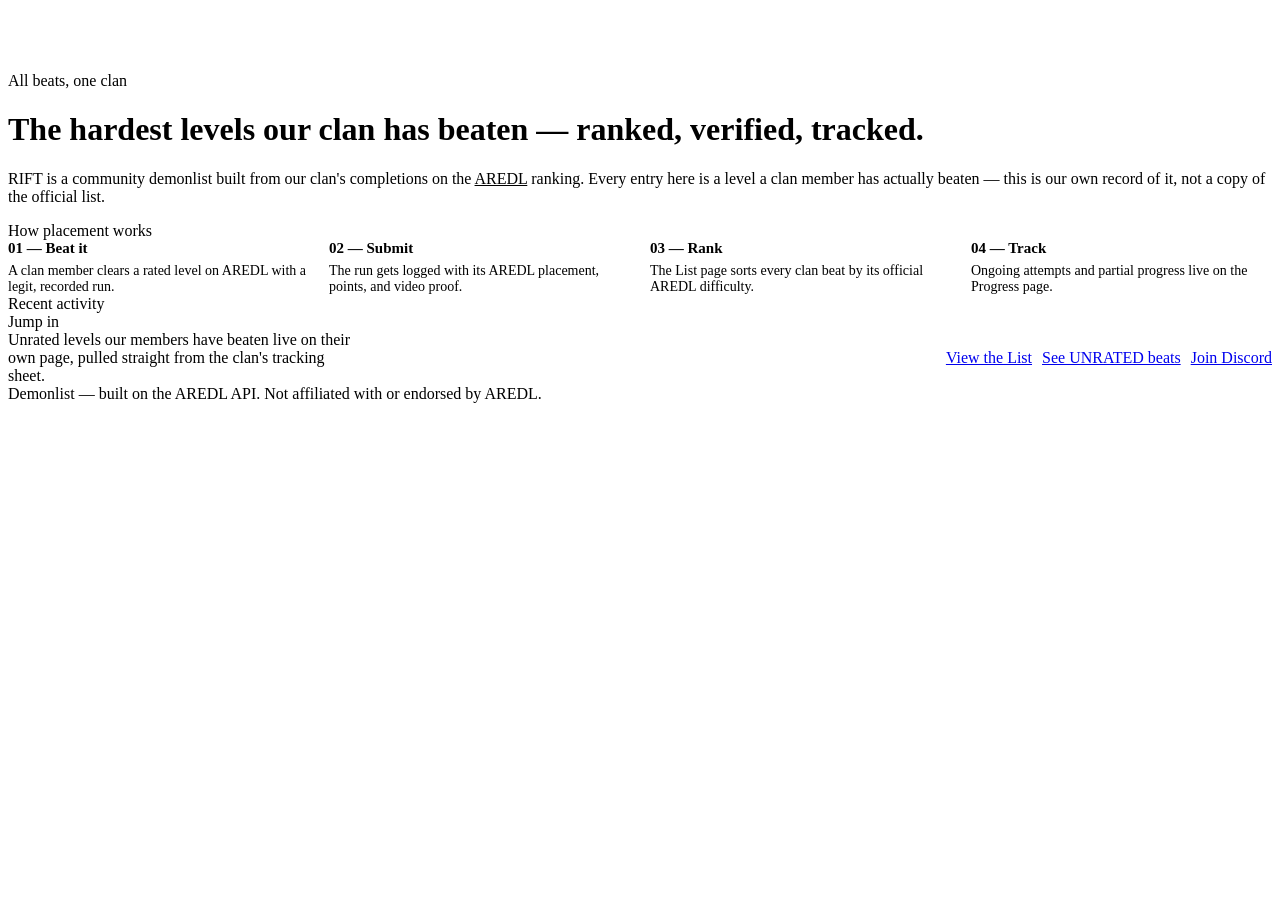
==== index.html @ 38d1e357 "up656456" ====
<!DOCTYPE html>
<html lang="en">
<head>
<meta charset="UTF-8">
<meta name="viewport" content="width=device-width, initial-scale=1">
<title>RIFT — Community Extreme Demon List</title>
<link rel="stylesheet" href="css/style.css">
</head>
<body>
<nav class="site-nav" id="site-nav"></nav>

<header class="container" style="padding-top:64px;">
  <div class="page-head" style="padding-top:0;">
    <div class="eyebrow">All beats, one clan</div>
    <h1>The hardest levels our clan has beaten — ranked, verified, tracked.</h1>
    <p>RIFT is a community demonlist built from our clan's completions on the
      <a href="https://aredl.net" target="_blank" rel="noopener" style="color:var(--accent);text-decoration:underline;">AREDL</a>
      ranking. Every entry here is a level a clan member has actually beaten — this is our own record of it, not a
      copy of the official list.</p>
  </div>
</header>

<main>
  <div class="container">

    <section class="section-label" style="margin-top:0;">How placement works</section>
    <div class="card" style="display:grid;grid-template-columns:repeat(auto-fit,minmax(220px,1fr));gap:20px;">
      <div>
        <div style="font-family:var(--font-display);font-weight:700;color:var(--accent);font-size:15px;margin-bottom:6px;">01 — Beat it</div>
        <p style="color:var(--text-muted);font-size:14px;margin:0;">A clan member clears a rated level on AREDL with a legit, recorded run.</p>
      </div>
      <div>
        <div style="font-family:var(--font-display);font-weight:700;color:var(--accent);font-size:15px;margin-bottom:6px;">02 — Submit</div>
        <p style="color:var(--text-muted);font-size:14px;margin:0;">The run gets logged with its AREDL placement, points, and video proof.</p>
      </div>
      <div>
        <div style="font-family:var(--font-display);font-weight:700;color:var(--accent);font-size:15px;margin-bottom:6px;">03 — Rank</div>
        <p style="color:var(--text-muted);font-size:14px;margin:0;">The List page sorts every clan beat by its official AREDL difficulty.</p>
      </div>
      <div>
        <div style="font-family:var(--font-display);font-weight:700;color:var(--accent);font-size:15px;margin-bottom:6px;">04 — Track</div>
        <p style="color:var(--text-muted);font-size:14px;margin:0;">Ongoing attempts and partial progress live on the Progress page.</p>
      </div>
    </div>

    <section class="section-label">Recent activity</section>
    <div id="recent-list"></div>

    <section class="section-label">Jump in</section>
    <div class="card" style="display:flex;flex-wrap:wrap;gap:12px;align-items:center;justify-content:space-between;">
      <p style="margin:0;color:var(--text-muted);max-width:44ch;">Unrated levels our members have beaten live on their own page, pulled straight from the clan's tracking sheet.</p>
      <div style="display:flex;gap:10px;flex-wrap:wrap;">
        <a class="watch-link" href="list.html">View the List</a>
        <a class="watch-link" href="unrated.html">See UNRATED beats</a>
        <a class="watch-link" href="#" id="discord-link">Join Discord</a>
      </div>
    </div>

  </div>
</main>

<footer class="container">
  <span id="clan-name-footer"></span> Demonlist — built on the AREDL API. Not affiliated with or endorsed by AREDL.
</footer>

<script src="js/common.js"></script>
<script>
  renderNav("index.html");
  document.getElementById("clan-name-footer").textContent = CONFIG.clanName;
  document.getElementById("discord-link").href = CONFIG.discordUrl;

  (async () => {
    const data = await apiGet("/list", MOCK_LIST);
    const recent = [...data].sort((a, b) => a.rank - b.rank).slice(0, 4);
    document.getElementById("recent-list").innerHTML = recent.map((lvl, i) => levelCardHTML(lvl, i)).join("");
  })();
</script>
</body>
</html>
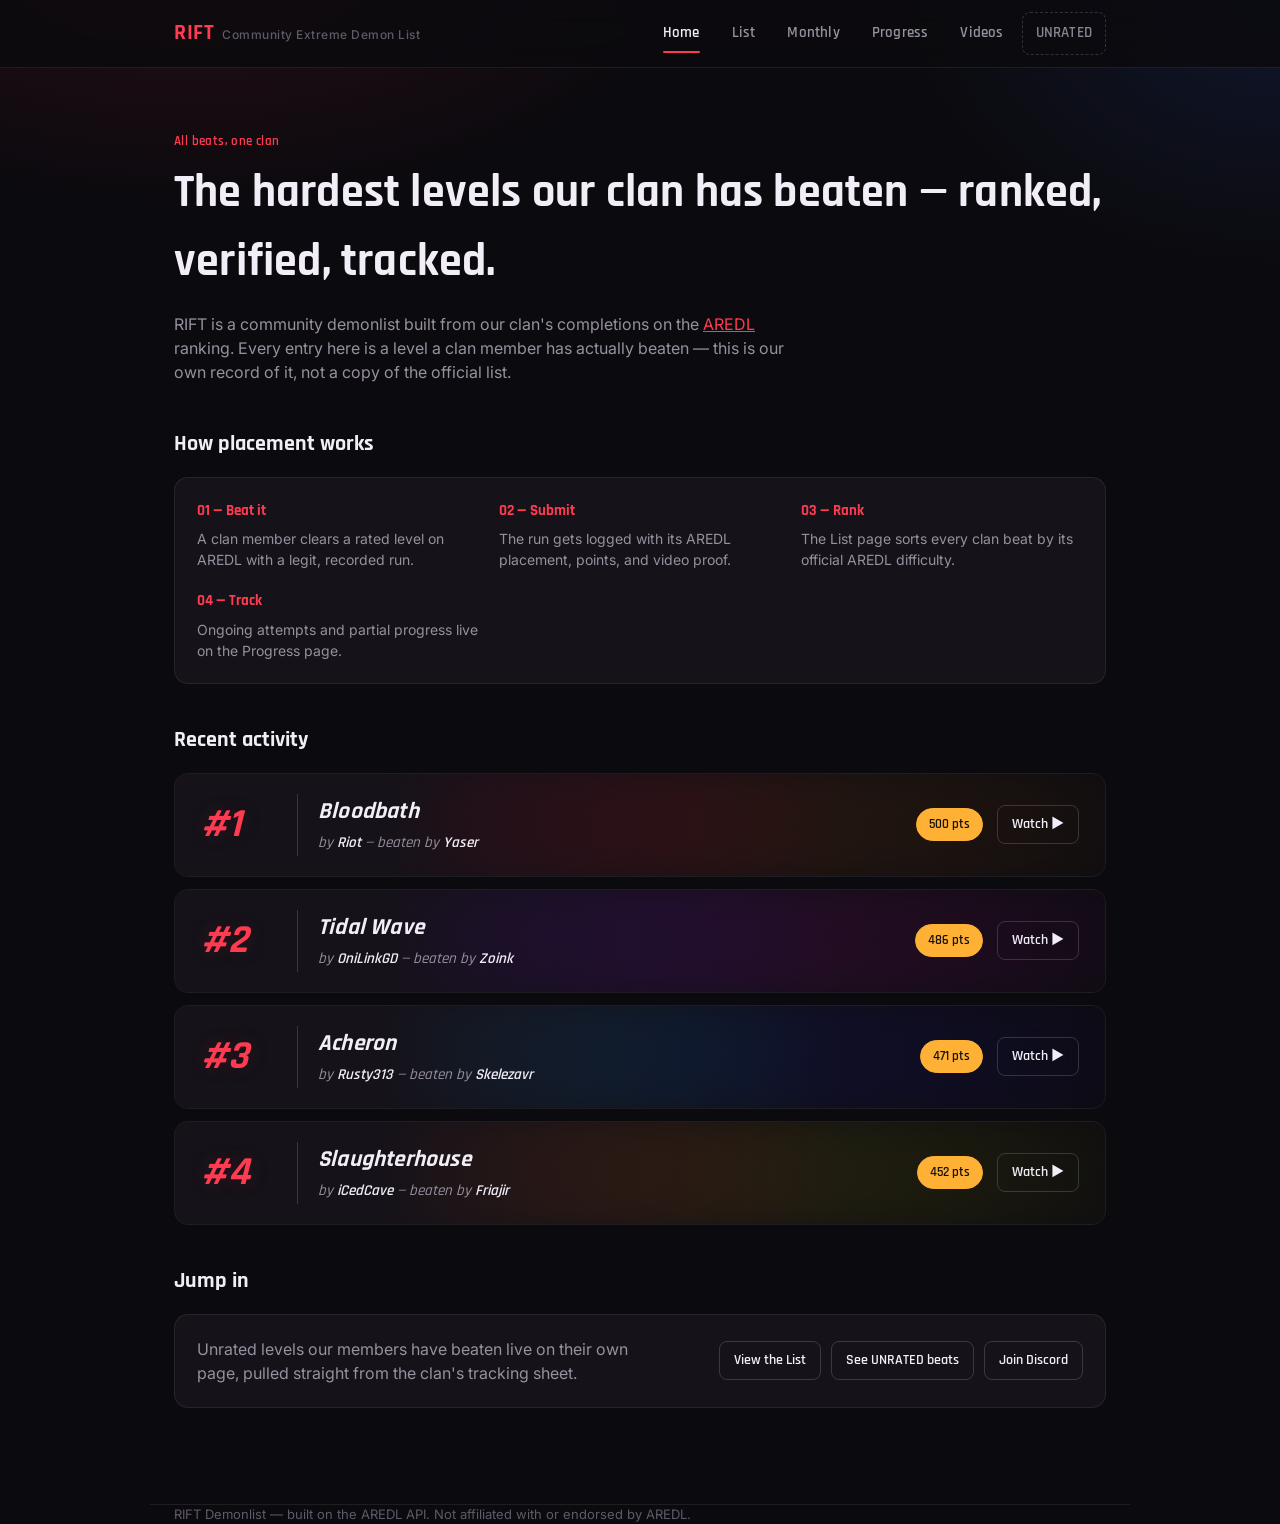
==== commit ec64c4fc: "up64656" ====
--- a/index.html
+++ b/index.html
@@ -4,7 +4,7 @@
 <meta charset="UTF-8">
 <meta name="viewport" content="width=device-width, initial-scale=1">
 <title>RIFT — Community Extreme Demon List</title>
-<link rel="stylesheet" href="css/style.css">
+<link rel="stylesheet" href="style.css">
 </head>
 <body>
 <nav class="site-nav" id="site-nav"></nav>
@@ -63,7 +63,7 @@
   <span id="clan-name-footer"></span> Demonlist — built on the AREDL API. Not affiliated with or endorsed by AREDL.
 </footer>
 
-<script src="js/common.js"></script>
+<script src="common.js"></script>
 <script>
   renderNav("index.html");
   document.getElementById("clan-name-footer").textContent = CONFIG.clanName;
--- a/style.css
+++ b/style.css
@@ -0,0 +1,345 @@
+/* ============================================================
+   RIFT Demonlist — design tokens
+   ============================================================ */
+@import url('https://fonts.googleapis.com/css2?family=Rajdhani:wght@500;600;700&family=Inter:wght@400;500;600;700&display=swap');
+
+:root {
+  --bg: #0b0a0e;
+  --surface: #151219;
+  --surface-2: #1c1822;
+  --border: rgba(255, 255, 255, 0.08);
+  --border-strong: rgba(255, 255, 255, 0.16);
+  --text: #f2eef7;
+  --text-muted: #97909f;
+  --text-faint: #5f5a68;
+
+  --accent: #ff3b52;       /* crimson — top-tier / primary */
+  --accent-soft: #ff3b5222;
+  --accent-2: #ffb136;     /* amber — points */
+  --accent-3: #7c6cff;     /* violet — mid tier */
+  --accent-cool: #3fb6ff;  /* cyan — low tier / info */
+  --pending: #8a8390;      /* grey — unrated / pending */
+
+  --font-display: 'Rajdhani', 'Inter', sans-serif;
+  --font-body: 'Inter', sans-serif;
+
+  --radius: 14px;
+  --radius-sm: 8px;
+  --nav-h: 68px;
+}
+
+* { box-sizing: border-box; }
+html { scroll-behavior: smooth; }
+
+body {
+  margin: 0;
+  background: var(--bg);
+  background-image:
+    radial-gradient(ellipse 900px 500px at 15% -10%, #2a0f18 0%, transparent 60%),
+    radial-gradient(ellipse 700px 500px at 100% 0%, #10162b 0%, transparent 55%);
+  background-attachment: fixed;
+  color: var(--text);
+  font-family: var(--font-body);
+  line-height: 1.5;
+  -webkit-font-smoothing: antialiased;
+}
+
+a { color: inherit; text-decoration: none; }
+::selection { background: var(--accent); color: #fff; }
+
+img { max-width: 100%; display: block; }
+
+.container {
+  max-width: 980px;
+  margin: 0 auto;
+  padding: 0 24px;
+}
+
+/* ============================================================
+   Nav
+   ============================================================ */
+.site-nav {
+  position: sticky;
+  top: 0;
+  z-index: 50;
+  height: var(--nav-h);
+  display: flex;
+  align-items: center;
+  background: rgba(11, 10, 14, 0.82);
+  backdrop-filter: blur(14px);
+  border-bottom: 1px solid var(--border);
+}
+
+.site-nav .container {
+  display: flex;
+  align-items: center;
+  justify-content: space-between;
+  width: 100%;
+}
+
+.nav-brand {
+  display: flex;
+  align-items: baseline;
+  gap: 8px;
+  font-family: var(--font-display);
+  font-weight: 700;
+  font-size: 22px;
+  letter-spacing: 0.5px;
+}
+.nav-brand .mark { color: var(--accent); }
+.nav-brand .sub {
+  font-family: var(--font-body);
+  font-weight: 500;
+  font-size: 12px;
+  color: var(--text-faint);
+}
+
+.nav-tabs {
+  display: flex;
+  align-items: center;
+  gap: 4px;
+}
+
+.nav-tabs a {
+  position: relative;
+  font-family: var(--font-display);
+  font-weight: 600;
+  font-size: 15px;
+  letter-spacing: 0.2px;
+  color: var(--text-muted);
+  padding: 10px 14px;
+  border-radius: var(--radius-sm);
+  transition: color 0.15s ease, background 0.15s ease;
+}
+.nav-tabs a:hover { color: var(--text); background: var(--surface-2); }
+.nav-tabs a.active { color: var(--text); }
+.nav-tabs a.active::after {
+  content: "";
+  position: absolute;
+  left: 14px; right: 14px; bottom: 2px;
+  height: 2px;
+  background: var(--accent);
+  border-radius: 2px;
+}
+
+.nav-tabs a.tab-unrated {
+  color: var(--pending);
+  border: 1px dashed var(--border-strong);
+  padding: 9px 13px;
+}
+.nav-tabs a.tab-unrated:hover { color: var(--text); border-color: var(--pending); }
+.nav-tabs a.tab-unrated.active { color: var(--text); border-style: solid; border-color: var(--pending); }
+.nav-tabs a.tab-unrated.active::after { background: var(--pending); }
+
+.nav-toggle { display: none; }
+
+@media (max-width: 720px) {
+  .nav-tabs {
+    position: fixed;
+    top: var(--nav-h);
+    left: 0; right: 0;
+    flex-direction: column;
+    align-items: stretch;
+    background: var(--surface);
+    border-bottom: 1px solid var(--border);
+    padding: 8px;
+    transform: translateY(-8px);
+    opacity: 0;
+    pointer-events: none;
+    transition: opacity 0.15s ease, transform 0.15s ease;
+  }
+  .nav-tabs.open { opacity: 1; pointer-events: auto; transform: translateY(0); }
+  .nav-tabs a { padding: 12px 14px; }
+  .nav-toggle {
+    display: block;
+    background: none;
+    border: 1px solid var(--border-strong);
+    border-radius: var(--radius-sm);
+    color: var(--text);
+    font-size: 18px;
+    width: 40px; height: 40px;
+    cursor: pointer;
+  }
+}
+
+/* ============================================================
+   Page scaffolding
+   ============================================================ */
+.page-head {
+  padding: 56px 0 28px;
+}
+.page-head .eyebrow {
+  font-family: var(--font-display);
+  font-weight: 600;
+  color: var(--accent);
+  font-size: 13px;
+  letter-spacing: 0.4px;
+}
+.page-head h1 {
+  font-family: var(--font-display);
+  font-weight: 700;
+  font-size: clamp(32px, 5vw, 46px);
+  margin: 6px 0 10px;
+  letter-spacing: 0.2px;
+}
+.page-head p {
+  color: var(--text-muted);
+  max-width: 62ch;
+  font-size: 16px;
+}
+
+main { padding-bottom: 96px; }
+
+/* ============================================================
+   Level card (list / monthly / progress reuse this)
+   ============================================================ */
+.level-card {
+  position: relative;
+  display: flex;
+  align-items: center;
+  gap: 20px;
+  min-height: 104px;
+  padding: 18px 26px;
+  margin-bottom: 12px;
+  border-radius: var(--radius);
+  border: 1px solid var(--border);
+  overflow: hidden;
+  isolation: isolate;
+  transition: border-color 0.15s ease, background 0.15s ease;
+}
+.level-card:hover { border-color: var(--border-strong); }
+
+.level-card .bg-layer {
+  position: absolute;
+  inset: 0;
+  z-index: -2;
+  filter: blur(18px) saturate(1.3);
+  transform: scale(1.15);
+  opacity: 0.55;
+}
+.level-card .fade-layer {
+  position: absolute;
+  inset: 0;
+  z-index: -1;
+  background: linear-gradient(90deg, var(--surface) 22%, rgba(21, 18, 25, 0.55) 65%, rgba(21, 18, 25, 0.25) 100%);
+}
+.level-card.tier-1 { background: var(--surface); }
+
+.rank {
+  font-family: var(--font-display);
+  font-weight: 700;
+  font-style: italic;
+  font-size: 40px;
+  min-width: 76px;
+  color: var(--accent);
+  text-shadow: 0 0 22px var(--accent-soft);
+  line-height: 1;
+}
+.rank.tier-mid { color: var(--accent-3); text-shadow: 0 0 18px #7c6cff22; }
+.rank.tier-low { color: var(--accent-cool); text-shadow: 0 0 18px #3fb6ff22; }
+.rank.tier-pending { color: var(--pending); text-shadow: none; font-style: normal; }
+
+.divider {
+  width: 1px;
+  align-self: stretch;
+  background: var(--border-strong);
+  margin: 2px 0;
+}
+
+.level-meta { flex: 1; min-width: 0; }
+.level-meta .name {
+  font-family: var(--font-display);
+  font-weight: 700;
+  font-style: italic;
+  font-size: 23px;
+  letter-spacing: 0.2px;
+  white-space: nowrap;
+  overflow: hidden;
+  text-overflow: ellipsis;
+}
+.level-meta .by {
+  font-family: var(--font-display);
+  font-weight: 500;
+  font-style: italic;
+  font-size: 15px;
+  color: var(--text-muted);
+  margin-top: 2px;
+}
+.level-meta .by b { color: var(--text); font-weight: 600; }
+
+.level-side {
+  display: flex;
+  align-items: center;
+  gap: 14px;
+  flex-shrink: 0;
+}
+.pill {
+  font-family: var(--font-display);
+  font-weight: 600;
+  font-size: 13px;
+  padding: 6px 12px;
+  border-radius: 999px;
+  border: 1px solid var(--border-strong);
+  color: var(--text-muted);
+  white-space: nowrap;
+}
+.pill.points { color: #17130a; background: var(--accent-2); border-color: var(--accent-2); }
+.pill.pending { color: var(--pending); border-style: dashed; }
+.watch-link {
+  font-family: var(--font-display);
+  font-weight: 600;
+  font-size: 14px;
+  color: var(--text);
+  border: 1px solid var(--border-strong);
+  border-radius: var(--radius-sm);
+  padding: 8px 14px;
+  transition: background 0.15s ease, border-color 0.15s ease;
+}
+.watch-link:hover { background: var(--surface-2); border-color: var(--accent); }
+
+/* ============================================================
+   Small components
+   ============================================================ */
+.section-label {
+  font-family: var(--font-display);
+  font-weight: 700;
+  font-size: 22px;
+  margin: 40px 0 16px;
+  display: flex;
+  align-items: baseline;
+  gap: 10px;
+}
+.section-label .count { font-size: 14px; color: var(--text-faint); font-weight: 500; }
+
+.card {
+  background: var(--surface);
+  border: 1px solid var(--border);
+  border-radius: var(--radius);
+  padding: 22px;
+}
+
+.empty-state {
+  border: 1px dashed var(--border-strong);
+  border-radius: var(--radius);
+  padding: 36px 24px;
+  text-align: center;
+  color: var(--text-muted);
+}
+.empty-state .title { color: var(--text); font-family: var(--font-display); font-weight: 700; font-size: 18px; margin-bottom: 4px; }
+
+.skel { background: linear-gradient(90deg, var(--surface) 25%, var(--surface-2) 50%, var(--surface) 75%); background-size: 200% 100%; animation: shimmer 1.4s infinite; border-radius: var(--radius); }
+@keyframes shimmer { 0% { background-position: 200% 0; } 100% { background-position: -200% 0; } }
+
+footer {
+  border-top: 1px solid var(--border);
+  padding: 28px 0 60px;
+  color: var(--text-faint);
+  font-size: 13px;
+}
+
+@media (max-width: 560px) {
+  .level-card { padding: 14px 16px; gap: 14px; }
+  .rank { font-size: 28px; min-width: 50px; }
+  .level-meta .name { font-size: 18px; }
+  .level-side .watch-link span { display: none; }
+}
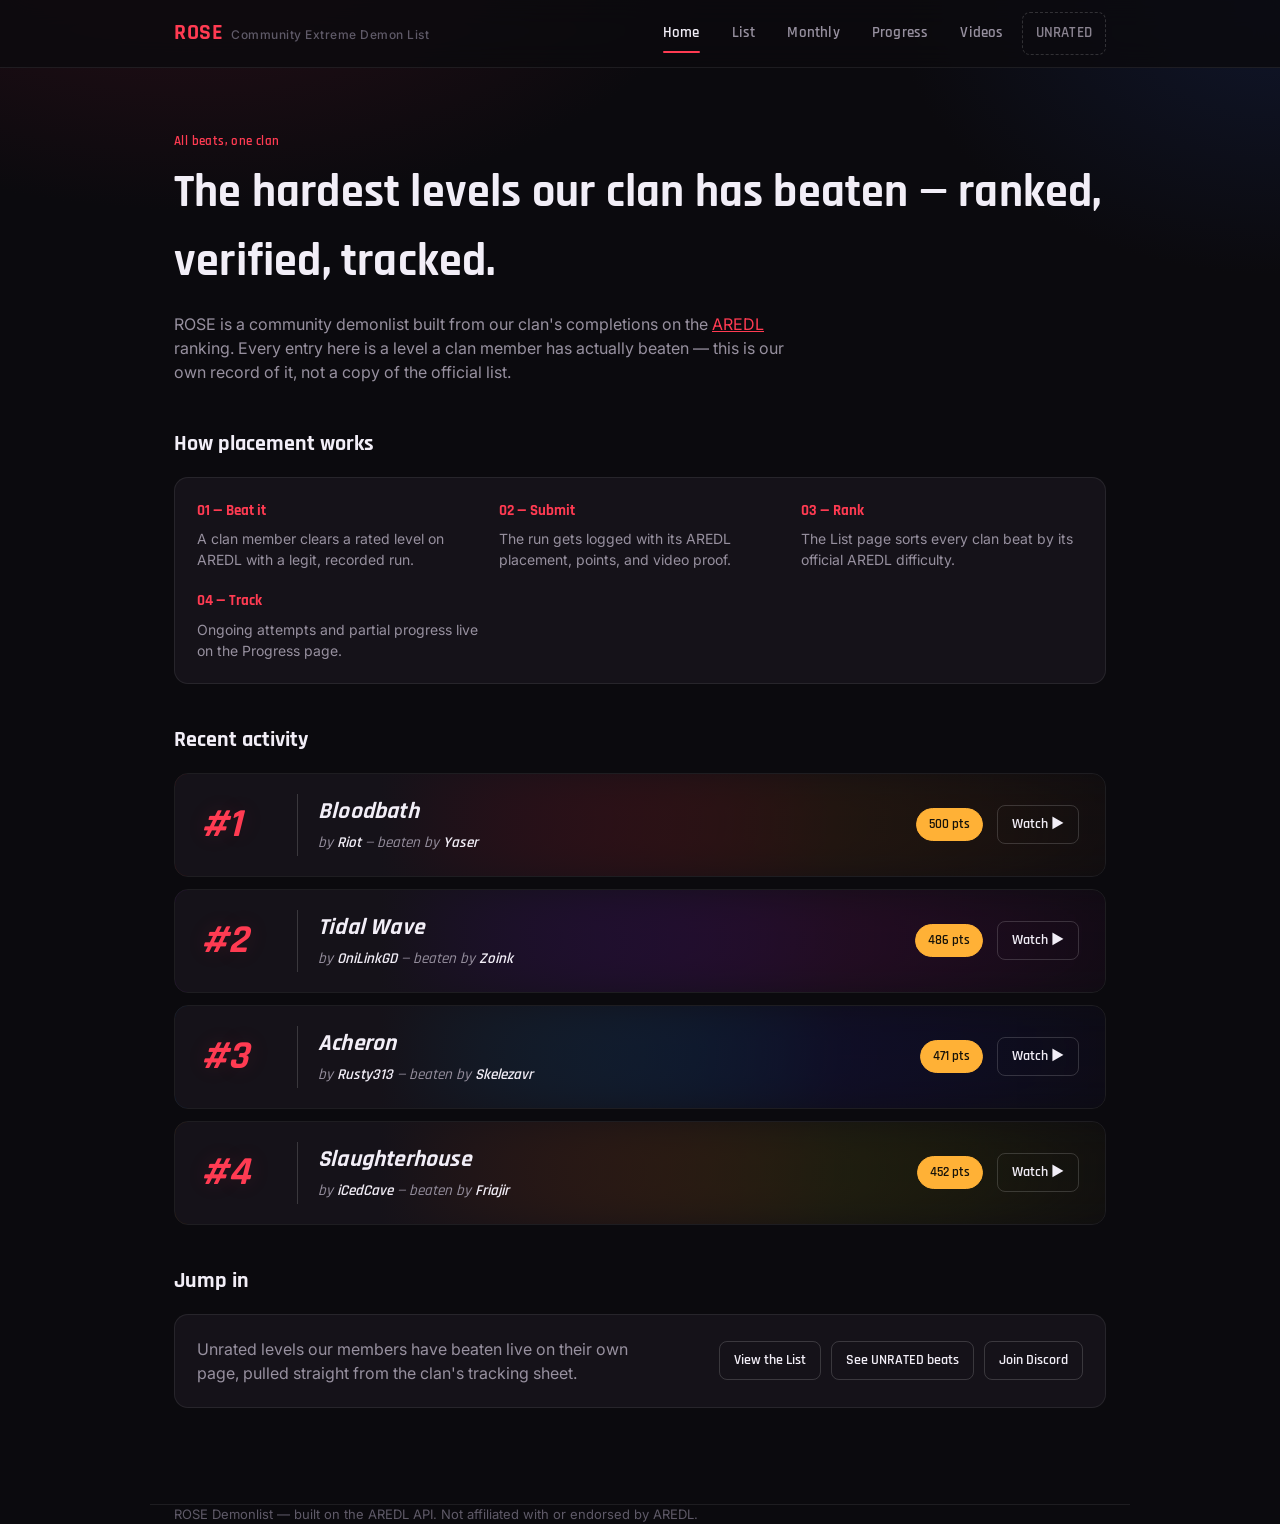
==== commit 3d0a3f25: "up756756" ====
--- a/index.html
+++ b/index.html
@@ -3,7 +3,7 @@
 <head>
 <meta charset="UTF-8">
 <meta name="viewport" content="width=device-width, initial-scale=1">
-<title>RIFT — Community Extreme Demon List</title>
+<title>ROSE — Community Extreme Demon List</title>
 <link rel="stylesheet" href="style.css">
 </head>
 <body>
@@ -13,7 +13,7 @@
   <div class="page-head" style="padding-top:0;">
     <div class="eyebrow">All beats, one clan</div>
     <h1>The hardest levels our clan has beaten — ranked, verified, tracked.</h1>
-    <p>RIFT is a community demonlist built from our clan's completions on the
+    <p>ROSE is a community demonlist built from our clan's completions on the
       <a href="https://aredl.net" target="_blank" rel="noopener" style="color:var(--accent);text-decoration:underline;">AREDL</a>
       ranking. Every entry here is a level a clan member has actually beaten — this is our own record of it, not a
       copy of the official list.</p>
--- a/style.css
+++ b/style.css
@@ -1,5 +1,5 @@
 /* ============================================================
-   RIFT Demonlist — design tokens
+   ROSE Demonlist — design tokens
    ============================================================ */
 @import url('https://fonts.googleapis.com/css2?family=Rajdhani:wght@500;600;700&family=Inter:wght@400;500;600;700&display=swap');
 
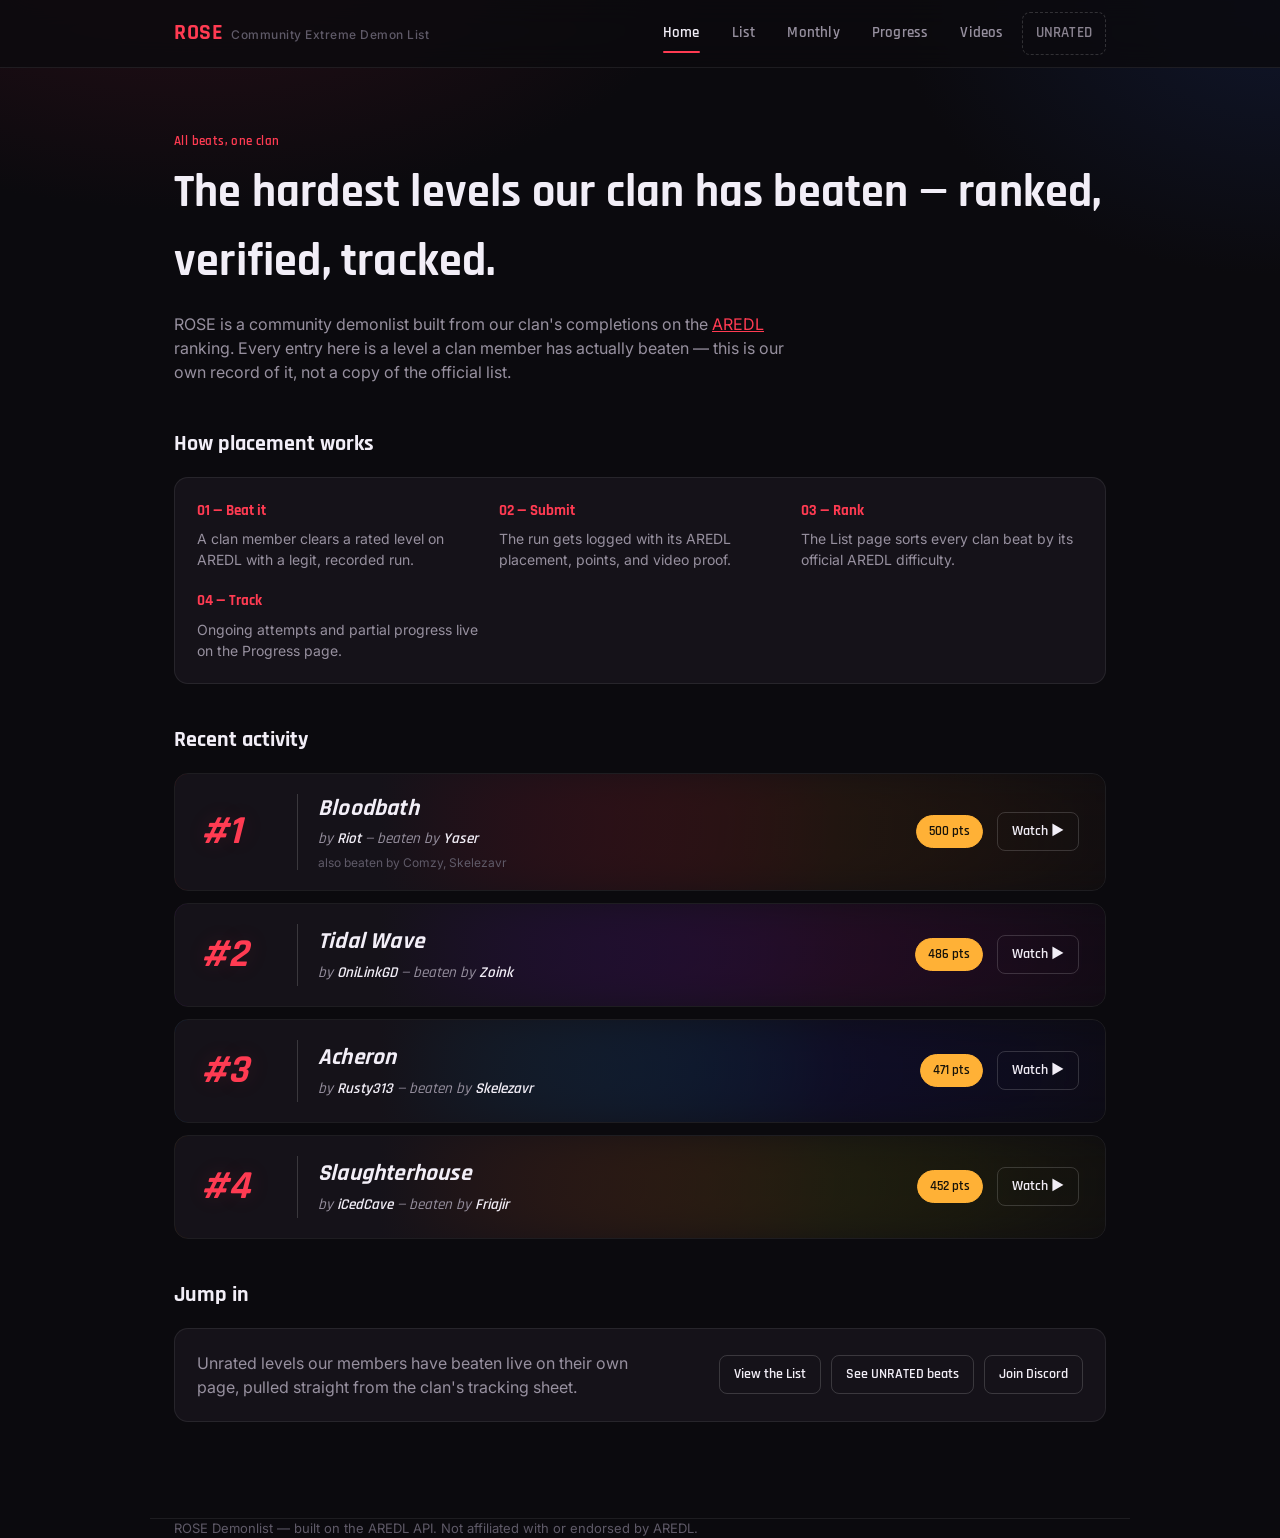
==== commit f81c8114: "up64563" ====
--- a/index.html
+++ b/index.html
@@ -72,7 +72,9 @@
   (async () => {
     const data = await apiGet("/list", MOCK_LIST);
     const recent = [...data].sort((a, b) => a.rank - b.rank).slice(0, 4);
-    document.getElementById("recent-list").innerHTML = recent.map((lvl, i) => levelCardHTML(lvl, i)).join("");
+    const recentMount = document.getElementById("recent-list");
+    recentMount.innerHTML = recent.map((lvl, i) => levelCardHTML(lvl, i)).join("");
+    hydrateThumbnails(recentMount, recent);
   })();
 </script>
 </body>
--- a/style.css
+++ b/style.css
@@ -266,6 +266,7 @@
   margin-top: 2px;
 }
 .level-meta .by b { color: var(--text); font-weight: 600; }
+.level-meta .also { font-size: 12px; color: var(--text-faint); margin-top: 3px; white-space: nowrap; overflow: hidden; text-overflow: ellipsis; }
 
 .level-side {
   display: flex;
@@ -342,4 +343,4 @@
   .rank { font-size: 28px; min-width: 50px; }
   .level-meta .name { font-size: 18px; }
   .level-side .watch-link span { display: none; }
-}
+}
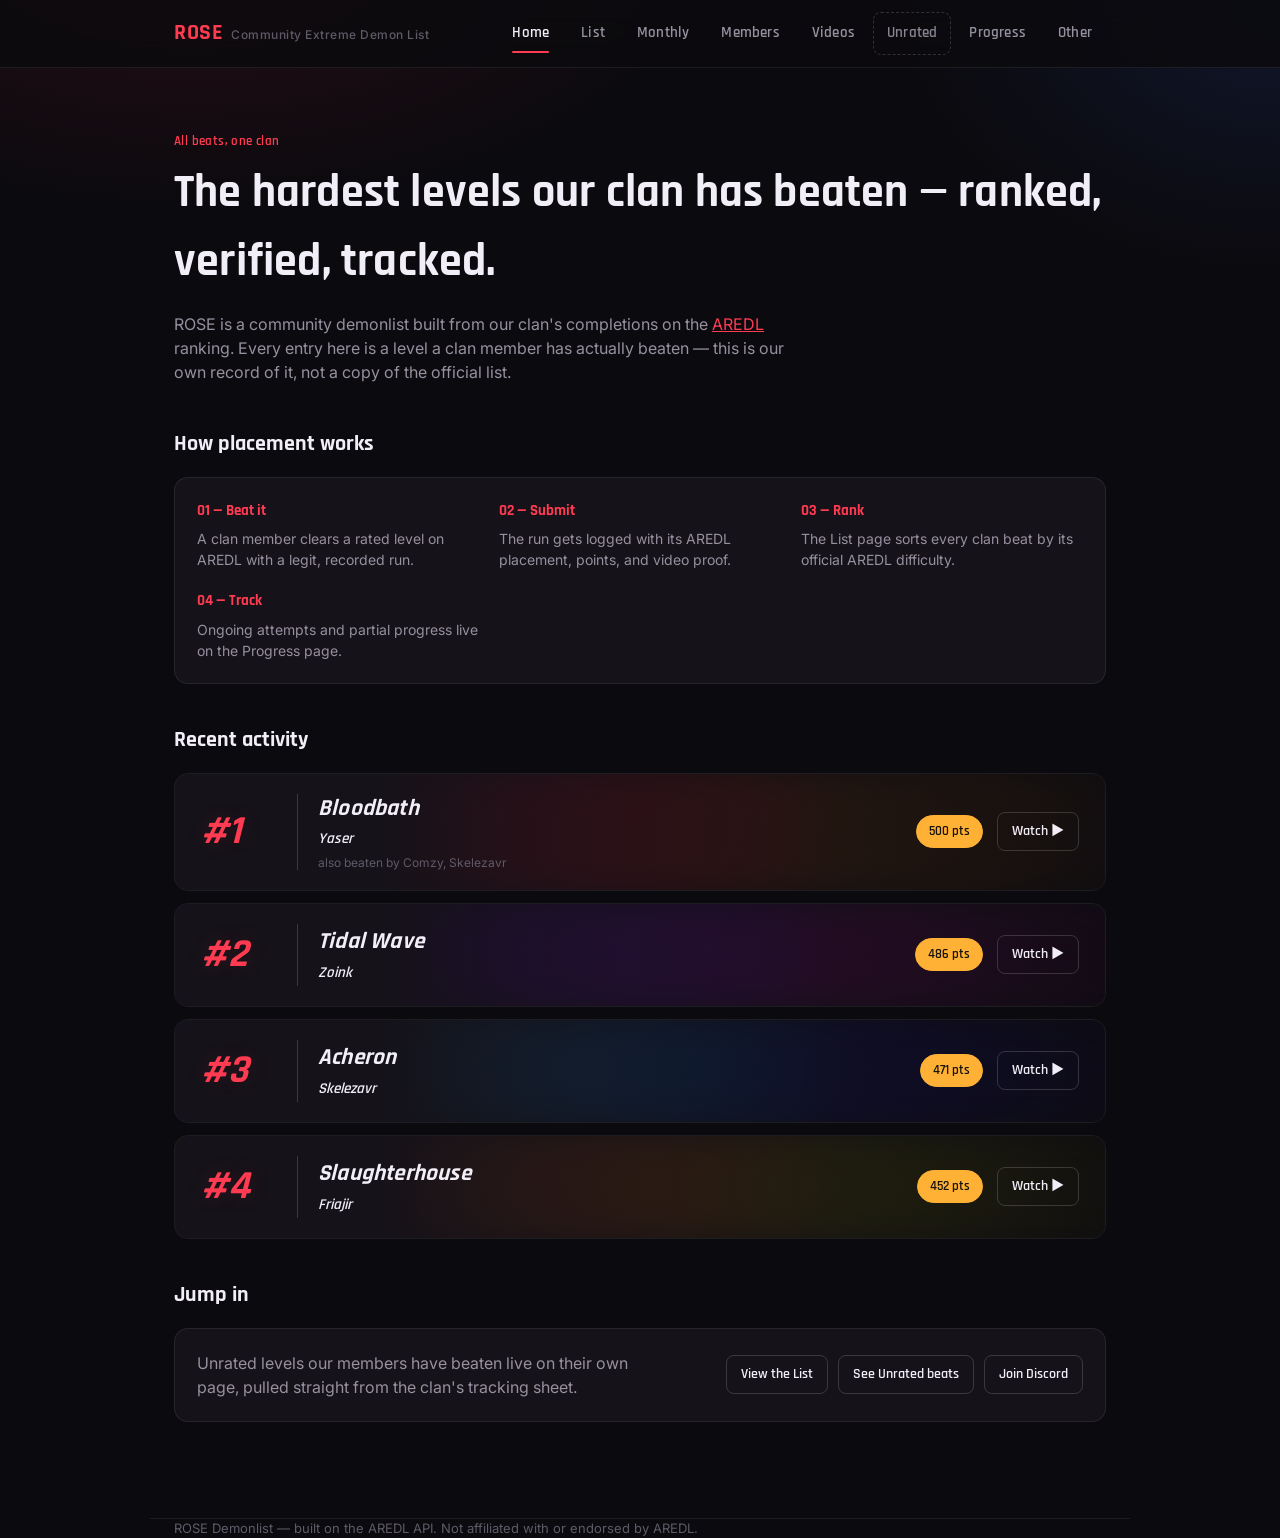
==== commit a36b44b4: "up567567" ====
--- a/index.html
+++ b/index.html
@@ -4,6 +4,13 @@
 <meta charset="UTF-8">
 <meta name="viewport" content="width=device-width, initial-scale=1">
 <title>ROSE — Community Extreme Demon List</title>
+<meta name="description" content="Every hard level our clan has beaten, ranked by AREDL placement.">
+<meta property="og:type" content="website">
+<meta property="og:site_name" content="ROSE Demonlist">
+<meta property="og:title" content="ROSE — Community Extreme Demon List">
+<meta property="og:description" content="Every hard level our clan has beaten, ranked by AREDL placement.">
+<meta name="twitter:card" content="summary">
+<meta name="theme-color" content="#ff3b52">
 <link rel="stylesheet" href="style.css">
 </head>
 <body>
@@ -51,7 +58,7 @@
       <p style="margin:0;color:var(--text-muted);max-width:44ch;">Unrated levels our members have beaten live on their own page, pulled straight from the clan's tracking sheet.</p>
       <div style="display:flex;gap:10px;flex-wrap:wrap;">
         <a class="watch-link" href="list.html">View the List</a>
-        <a class="watch-link" href="unrated.html">See UNRATED beats</a>
+        <a class="watch-link" href="unrated.html">See Unrated beats</a>
         <a class="watch-link" href="#" id="discord-link">Join Discord</a>
       </div>
     </div>
--- a/style.css
+++ b/style.css
@@ -343,4 +343,5 @@
   .rank { font-size: 28px; min-width: 50px; }
   .level-meta .name { font-size: 18px; }
   .level-side .watch-link span { display: none; }
-}+}
+.flag { vertical-align: -2px; margin-right: 7px; border-radius: 2px; box-shadow: 0 0 0 1px rgba(255,255,255,0.12); }
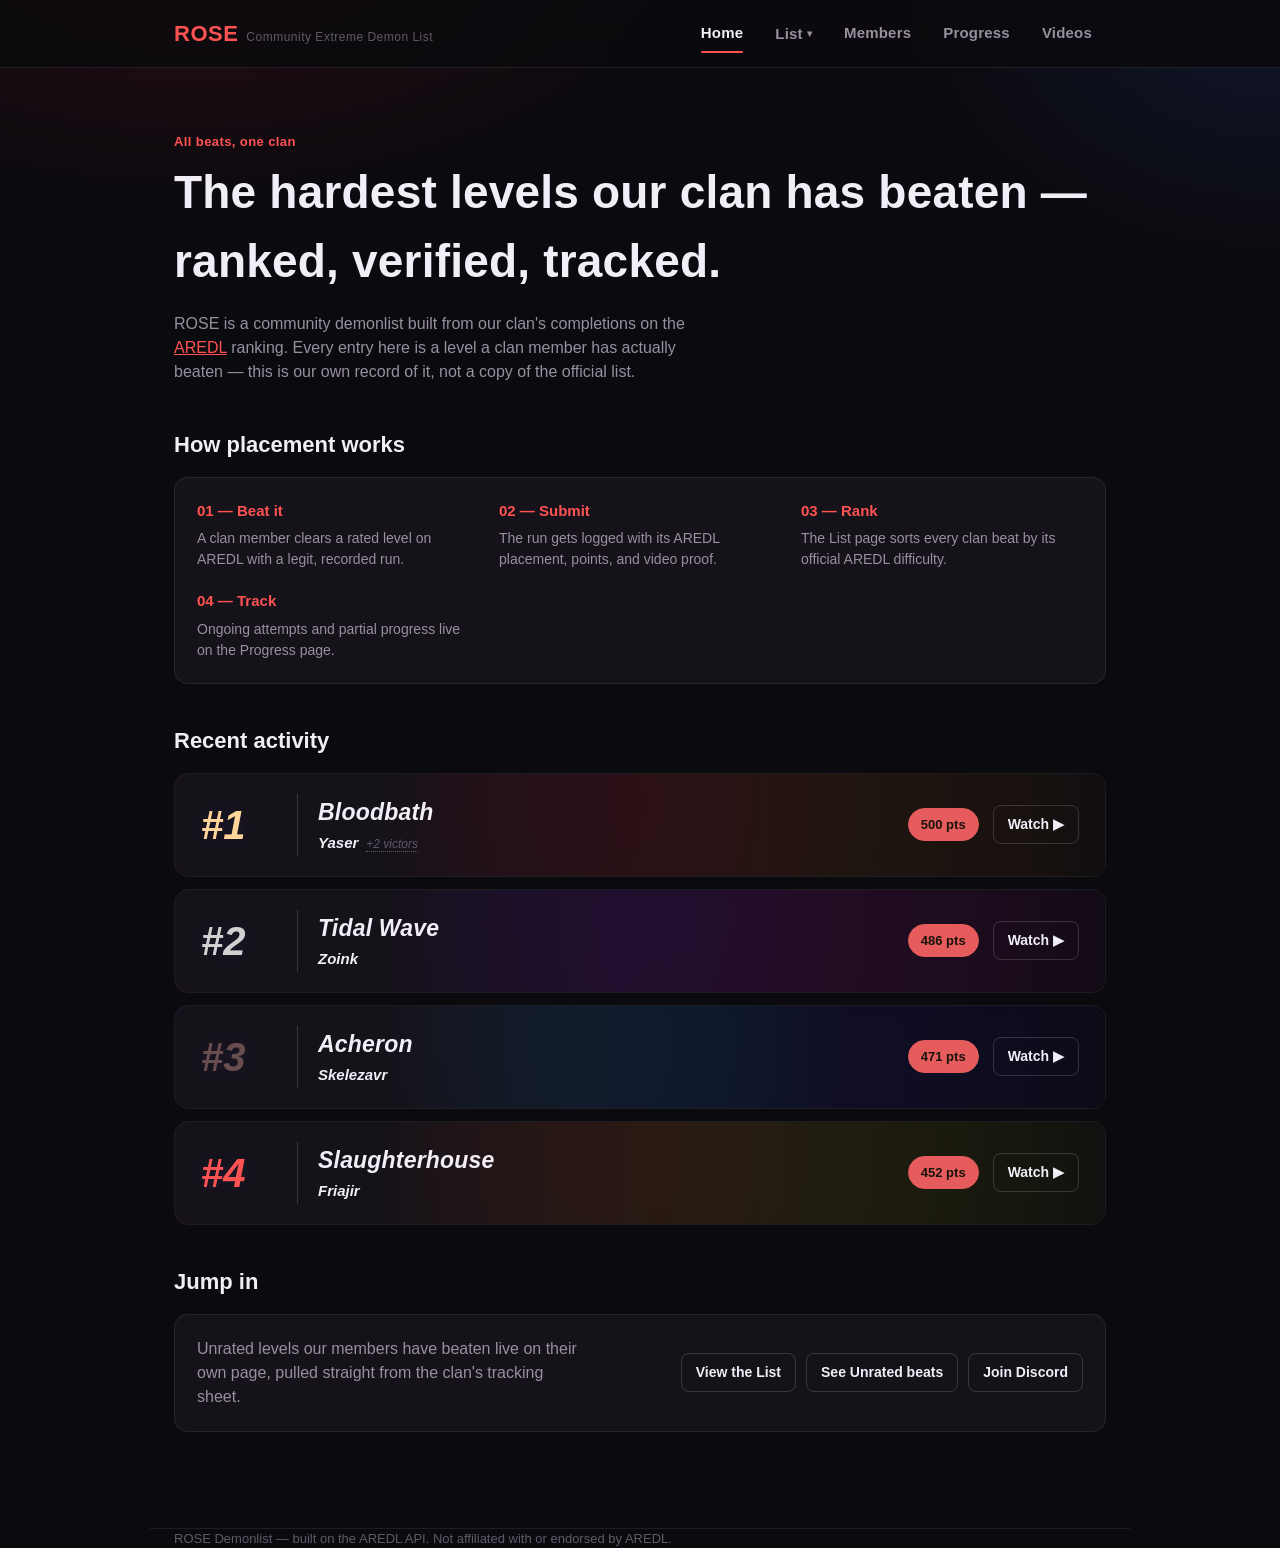
==== commit f5cc959a: "up6456456" ====
--- a/index.html
+++ b/index.html
@@ -4,6 +4,7 @@
 <meta charset="UTF-8">
 <meta name="viewport" content="width=device-width, initial-scale=1">
 <title>ROSE — Community Extreme Demon List</title>
+<link rel="icon" href="Resources/ROSECLANLOGO.png" type="image/png">
 <meta name="description" content="Every hard level our clan has beaten, ranked by AREDL placement.">
 <meta property="og:type" content="website">
 <meta property="og:site_name" content="ROSE Demonlist">
--- a/style.css
+++ b/style.css
@@ -1,7 +1,7 @@
 /* ============================================================
    ROSE Demonlist — design tokens
    ============================================================ */
-@import url('https://fonts.googleapis.com/css2?family=Rajdhani:wght@500;600;700&family=Inter:wght@400;500;600;700&display=swap');
+@import url('https://fonts.googleapis.com/css2?family=Montserrat:wght@100..900&display=swap');
 
 :root {
   --bg: #0b0a0e;
@@ -13,12 +13,16 @@
   --text-muted: #97909f;
   --text-faint: #5f5a68;
 
-  --accent: #ff3b52;       /* crimson — top-tier / primary */
+  --accent-4: #ffd599; 
+  --accent-5: #d1d1d1; 
+  --accent-6: #684e4e;  
+  --accent: #ff5353;       /* crimson — top-tier / primary */
   --accent-soft: #ff3b5222;
-  --accent-2: #ffb136;     /* amber — points */
-  --accent-3: #7c6cff;     /* violet — mid tier */
-  --accent-cool: #3fb6ff;  /* cyan — low tier / info */
-  --pending: #8a8390;      /* grey — unrated / pending */
+  --accent-2: #e65c5c;     /* amber — points */
+  --accent-green: #55de8e; /* green — "from zero" progress */
+  --accent-3: #ff9d65;     /* Orange — mid tier */
+  --accent-cool: #dfdfdf;  /* grey — low tier / info */
+  --pending: #676767;      /* d.grey — unrated / pending */
 
   --font-display: 'Rajdhani', 'Inter', sans-serif;
   --font-body: 'Inter', sans-serif;
@@ -122,14 +126,66 @@
   border-radius: 2px;
 }
 
-.nav-tabs a.tab-unrated {
-  color: var(--pending);
-  border: 1px dashed var(--border-strong);
-  padding: 9px 13px;
-}
-.nav-tabs a.tab-unrated:hover { color: var(--text); border-color: var(--pending); }
-.nav-tabs a.tab-unrated.active { color: var(--text); border-style: solid; border-color: var(--pending); }
+.nav-tabs a.tab-unrated { color: var(--pending); }
+.nav-tabs a.tab-unrated:hover { color: var(--text); }
+.nav-tabs a.tab-unrated.active { color: var(--text); }
 .nav-tabs a.tab-unrated.active::after { background: var(--pending); }
+
+/* "List" dropdown — groups List / Monthly / Unrated / Other under one trigger */
+.nav-dropdown { position: relative; }
+.nav-dropdown-trigger {
+  display: inline-flex;
+  align-items: center;
+  gap: 4px;
+  font-family: var(--font-display);
+  font-weight: 600;
+  font-size: 15px;
+  letter-spacing: 0.2px;
+  color: var(--text-muted);
+  background: none;
+  border: none;
+  cursor: pointer;
+  padding: 10px 14px;
+  border-radius: var(--radius-sm);
+  transition: color 0.15s ease, background 0.15s ease;
+}
+.nav-dropdown-trigger:hover { color: var(--text); background: var(--surface-2); }
+.nav-dropdown.active .nav-dropdown-trigger { color: var(--text); }
+.nav-caret { font-size: 10px; transition: transform 0.15s ease; }
+.nav-dropdown.open .nav-caret { transform: rotate(180deg); }
+
+.nav-dropdown-menu {
+  display: none;
+  flex-direction: column;
+  gap: 2px;
+  position: absolute;
+  top: calc(100% + 6px);
+  left: 0;
+  min-width: 170px;
+  background: var(--surface);
+  border: 1px solid var(--border);
+  border-radius: var(--radius-sm);
+  padding: 6px;
+  box-shadow: 0 10px 30px rgba(0, 0, 0, 0.4);
+  z-index: 60;
+}
+.nav-dropdown.open .nav-dropdown-menu { display: flex; }
+
+.nav-dropdown-item {
+  display: block;
+  font-family: var(--font-display);
+  font-weight: 600;
+  font-size: 14px;
+  color: var(--text-muted);
+  padding: 9px 12px;
+  border-radius: var(--radius-sm);
+  transition: color 0.15s ease, background 0.15s ease;
+}
+.nav-dropdown-item:hover { color: var(--text); background: var(--surface-2); }
+.nav-dropdown-item.active { color: var(--text); background: var(--surface-2); }
+.nav-dropdown-item.tab-unrated { color: var(--pending); }
+.nav-dropdown-item.tab-unrated:hover,
+.nav-dropdown-item.tab-unrated.active { color: var(--text); }
 
 .nav-toggle { display: none; }
 
@@ -150,6 +206,14 @@
   }
   .nav-tabs.open { opacity: 1; pointer-events: auto; transform: translateY(0); }
   .nav-tabs a { padding: 12px 14px; }
+  .nav-dropdown-trigger { width: 100%; justify-content: space-between; padding: 12px 14px; }
+  .nav-dropdown-menu {
+    position: static;
+    box-shadow: none;
+    border: none;
+    background: none;
+    padding: 0 0 4px 14px;
+  }
   .nav-toggle {
     display: block;
     background: none;
@@ -213,7 +277,7 @@
   position: absolute;
   inset: 0;
   z-index: -2;
-  filter: blur(18px) saturate(1.3);
+  filter: blur(2px) saturate(1.3);
   transform: scale(1.15);
   opacity: 0.55;
 }
@@ -235,6 +299,10 @@
   text-shadow: 0 0 22px var(--accent-soft);
   line-height: 1;
 }
+.rank.top-one { color: var(--accent-4); text-shadow: 0 0 18px #7c6cff22; }
+.rank.top-two { color: var(--accent-5); text-shadow: 0 0 18px #7c6cff22; }
+.rank.top-three { color: var(--accent-6); text-shadow: 0 0 18px #7c6cff22; }
+.rank.tier-high { color: var(--accent); text-shadow: 0 0 18px #7c6cff22; }
 .rank.tier-mid { color: var(--accent-3); text-shadow: 0 0 18px #7c6cff22; }
 .rank.tier-low { color: var(--accent-cool); text-shadow: 0 0 18px #3fb6ff22; }
 .rank.tier-pending { color: var(--pending); text-shadow: none; font-style: normal; }
@@ -247,6 +315,7 @@
 }
 
 .level-meta { flex: 1; min-width: 0; }
+.name-row { display: flex; align-items: baseline; gap: 8px; min-width: 0; }
 .level-meta .name {
   font-family: var(--font-display);
   font-weight: 700;
@@ -256,6 +325,14 @@
   white-space: nowrap;
   overflow: hidden;
   text-overflow: ellipsis;
+  min-width: 0;
+}
+.alt-rank {
+  flex-shrink: 0;
+  font-family: var(--font-display);
+  font-weight: 600;
+  font-size: 12px;
+  color: var(--text-faint);
 }
 .level-meta .by {
   font-family: var(--font-display);
@@ -266,7 +343,8 @@
   margin-top: 2px;
 }
 .level-meta .by b { color: var(--text); font-weight: 600; }
-.level-meta .also { font-size: 12px; color: var(--text-faint); margin-top: 3px; white-space: nowrap; overflow: hidden; text-overflow: ellipsis; }
+.extra-victors { font-size: 12px; color: var(--text-faint); margin-left: 8px; cursor: default; border-bottom: 1px dotted var(--text-faint); }
+.extra-victors:hover { color: var(--text-muted); border-bottom-color: var(--text-muted); }
 
 .level-side {
   display: flex;
@@ -297,6 +375,13 @@
   transition: background 0.15s ease, border-color 0.15s ease;
 }
 .watch-link:hover { background: var(--surface-2); border-color: var(--accent); }
+/* <button class="watch-link"> (month picker) must not use the browser's default white button */
+button.watch-link {
+  background: transparent;
+  cursor: pointer;
+  appearance: none;
+  -webkit-appearance: none;
+}
 
 /* ============================================================
    Small components
@@ -344,4 +429,4 @@
   .level-meta .name { font-size: 18px; }
   .level-side .watch-link span { display: none; }
 }
-.flag { vertical-align: -2px; margin-right: 7px; border-radius: 2px; box-shadow: 0 0 0 1px rgba(255,255,255,0.12); }
+.flag { display: inline-block; vertical-align: -2px; margin-left: 8px; border-radius: 2px; box-shadow: 0 0 0 1px rgba(255,255,255,0.12); }
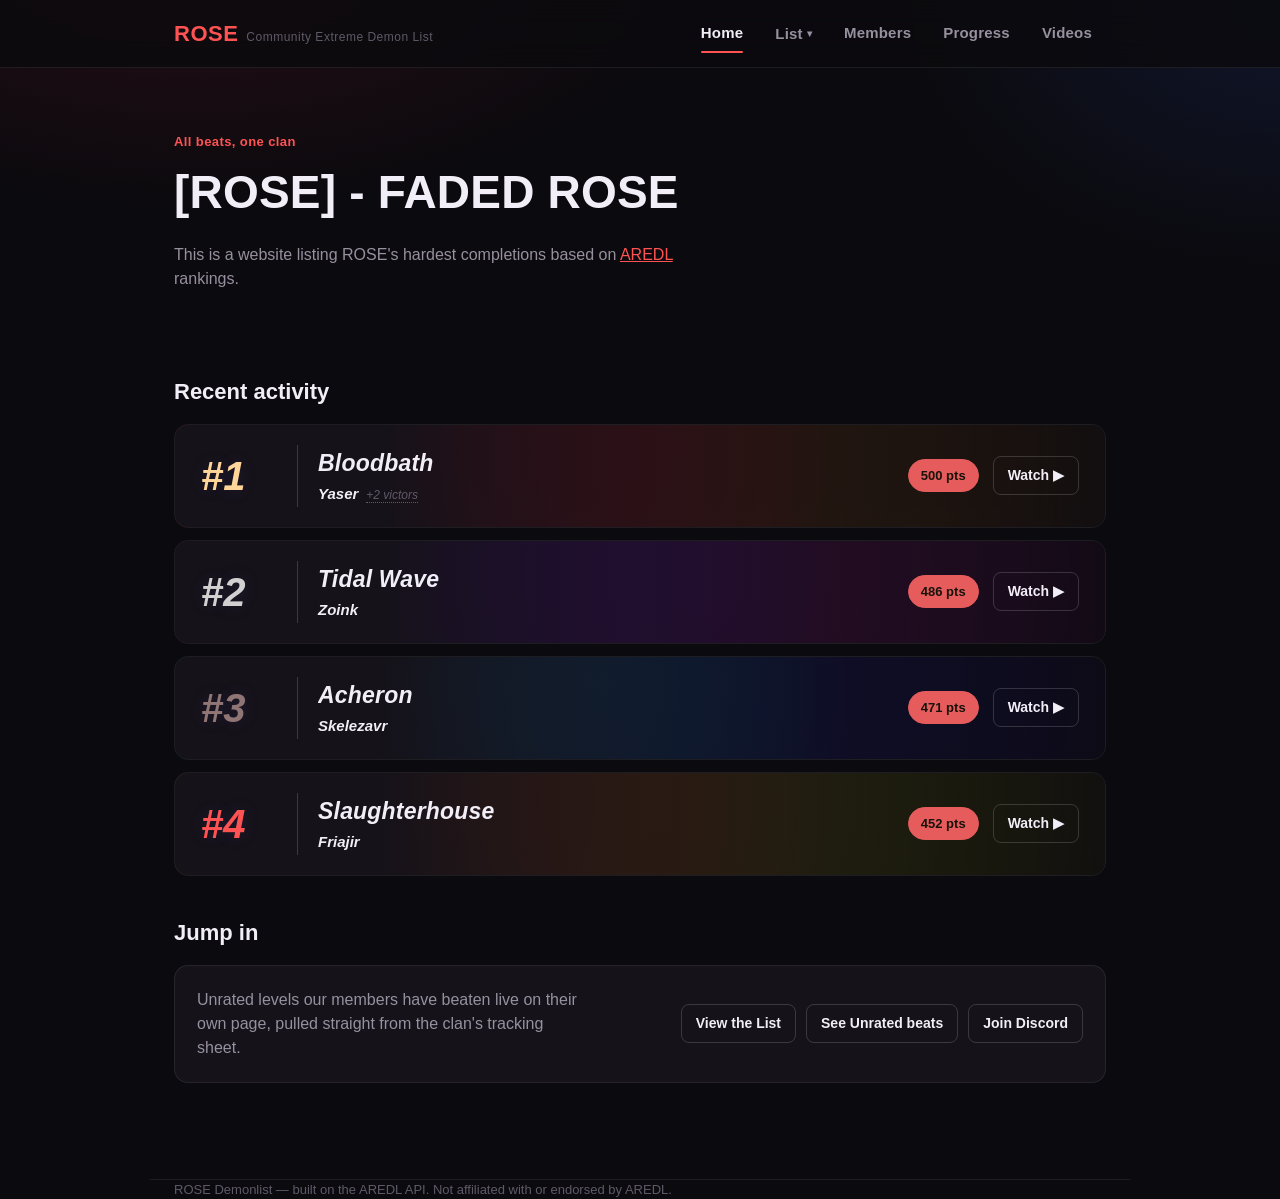
==== commit 001899f5: "up553535" ====
--- a/index.html
+++ b/index.html
@@ -20,37 +20,15 @@
 <header class="container" style="padding-top:64px;">
   <div class="page-head" style="padding-top:0;">
     <div class="eyebrow">All beats, one clan</div>
-    <h1>The hardest levels our clan has beaten — ranked, verified, tracked.</h1>
-    <p>ROSE is a community demonlist built from our clan's completions on the
+    <h1>[ROSE] - FADED ROSE</h1>
+    <p>This is a website listing ROSE's hardest completions based on 
       <a href="https://aredl.net" target="_blank" rel="noopener" style="color:var(--accent);text-decoration:underline;">AREDL</a>
-      ranking. Every entry here is a level a clan member has actually beaten — this is our own record of it, not a
-      copy of the official list.</p>
+      rankings.</p>
   </div>
 </header>
 
 <main>
   <div class="container">
-
-    <section class="section-label" style="margin-top:0;">How placement works</section>
-    <div class="card" style="display:grid;grid-template-columns:repeat(auto-fit,minmax(220px,1fr));gap:20px;">
-      <div>
-        <div style="font-family:var(--font-display);font-weight:700;color:var(--accent);font-size:15px;margin-bottom:6px;">01 — Beat it</div>
-        <p style="color:var(--text-muted);font-size:14px;margin:0;">A clan member clears a rated level on AREDL with a legit, recorded run.</p>
-      </div>
-      <div>
-        <div style="font-family:var(--font-display);font-weight:700;color:var(--accent);font-size:15px;margin-bottom:6px;">02 — Submit</div>
-        <p style="color:var(--text-muted);font-size:14px;margin:0;">The run gets logged with its AREDL placement, points, and video proof.</p>
-      </div>
-      <div>
-        <div style="font-family:var(--font-display);font-weight:700;color:var(--accent);font-size:15px;margin-bottom:6px;">03 — Rank</div>
-        <p style="color:var(--text-muted);font-size:14px;margin:0;">The List page sorts every clan beat by its official AREDL difficulty.</p>
-      </div>
-      <div>
-        <div style="font-family:var(--font-display);font-weight:700;color:var(--accent);font-size:15px;margin-bottom:6px;">04 — Track</div>
-        <p style="color:var(--text-muted);font-size:14px;margin:0;">Ongoing attempts and partial progress live on the Progress page.</p>
-      </div>
-    </div>
-
     <section class="section-label">Recent activity</section>
     <div id="recent-list"></div>
 
--- a/style.css
+++ b/style.css
@@ -15,7 +15,7 @@
 
   --accent-4: #ffd599; 
   --accent-5: #d1d1d1; 
-  --accent-6: #684e4e;  
+  --accent-6: #907575;  
   --accent: #ff5353;       /* crimson — top-tier / primary */
   --accent-soft: #ff3b5222;
   --accent-2: #e65c5c;     /* amber — points */
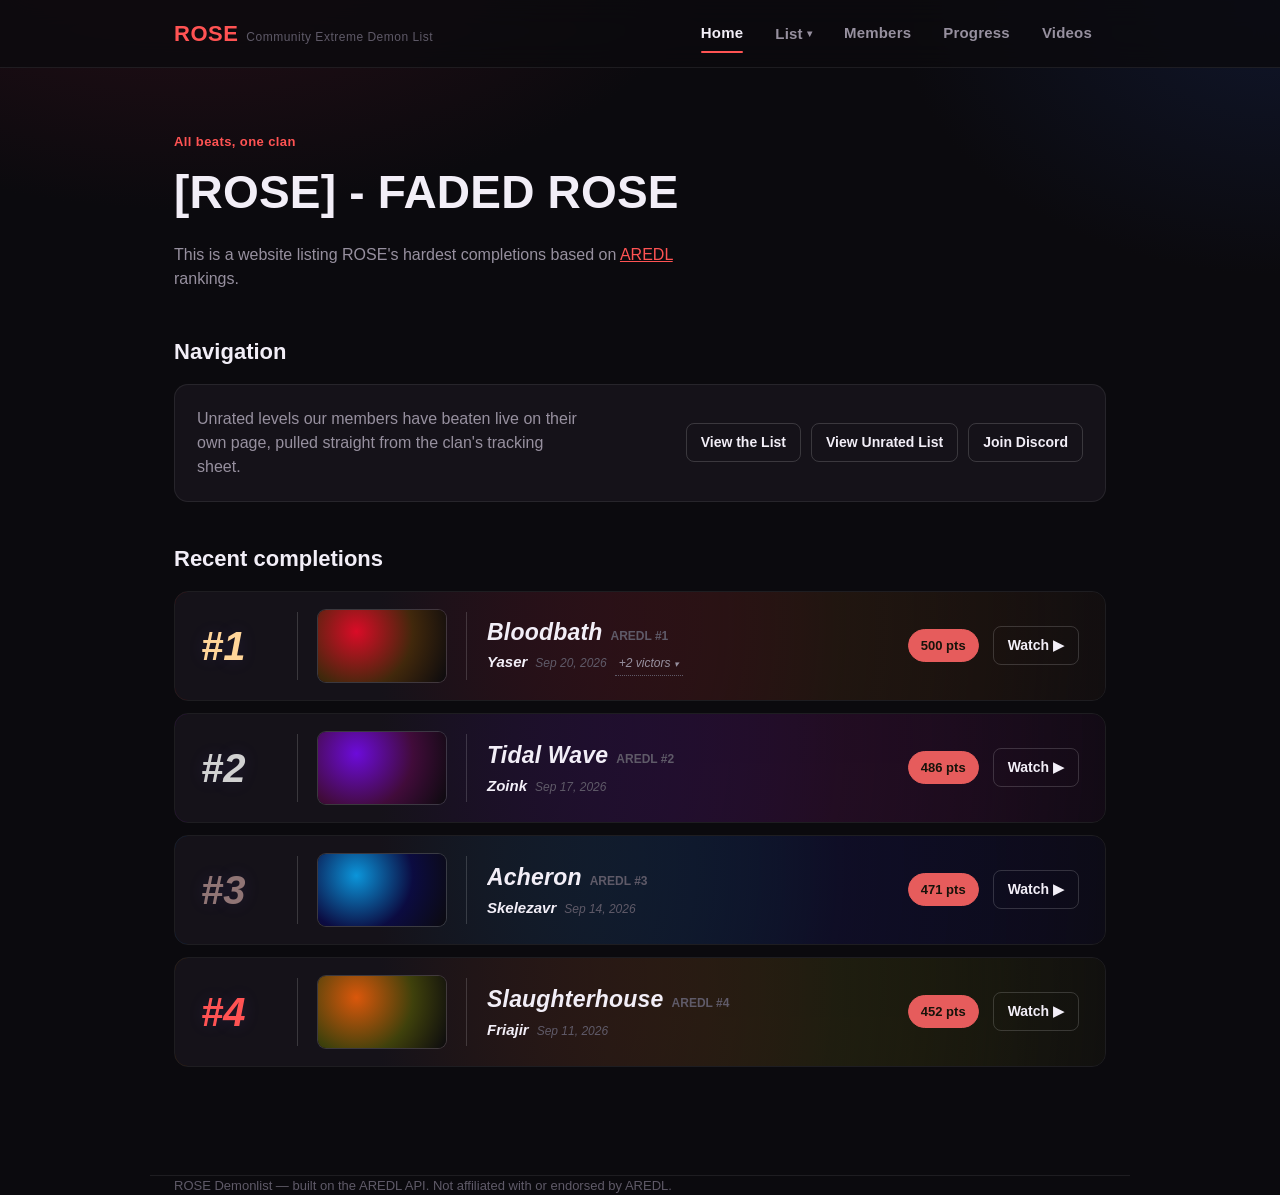
==== commit 68339ff3: "up6546546" ====
--- a/index.html
+++ b/index.html
@@ -29,18 +29,18 @@
 
 <main>
   <div class="container">
-    <section class="section-label">Recent activity</section>
-    <div id="recent-list"></div>
-
-    <section class="section-label">Jump in</section>
+    <section class="section-label" style="margin-top:0;">Navigation</section>
     <div class="card" style="display:flex;flex-wrap:wrap;gap:12px;align-items:center;justify-content:space-between;">
       <p style="margin:0;color:var(--text-muted);max-width:44ch;">Unrated levels our members have beaten live on their own page, pulled straight from the clan's tracking sheet.</p>
       <div style="display:flex;gap:10px;flex-wrap:wrap;">
         <a class="watch-link" href="list.html">View the List</a>
-        <a class="watch-link" href="unrated.html">See Unrated beats</a>
+        <a class="watch-link" href="unrated.html">View Unrated List</a>
         <a class="watch-link" href="#" id="discord-link">Join Discord</a>
       </div>
     </div>
+
+    <section class="section-label">Recent completions</section>
+    <div id="recent-list"></div>
 
   </div>
 </main>
@@ -56,12 +56,16 @@
   document.getElementById("discord-link").href = CONFIG.discordUrl;
 
   (async () => {
-    const data = await apiGet("/list", MOCK_LIST);
-    const recent = [...data].sort((a, b) => a.rank - b.rank).slice(0, 4);
+    // Newest individual completions by any clan member, not the hardest levels.
+    const fmt = (iso) => { const d = new Date(iso); return isNaN(d) ? "" : d.toLocaleDateString(undefined, { year: "numeric", month: "short", day: "numeric" }); };
+    const data = await apiGet("/recent?limit=4", MOCK_RECENT);
+    const recent = data.map(l => ({ ...l, rank: l.clanRank ?? l.rank, altRankLabel: `AREDL #${l.rank}`, dateText: fmt(l.achievedAt) }));
     const recentMount = document.getElementById("recent-list");
-    recentMount.innerHTML = recent.map((lvl, i) => levelCardHTML(lvl, i)).join("");
+    recentMount.innerHTML = recent.length
+      ? recent.map((lvl, i) => levelCardHTML(lvl, i)).join("")
+      : `<div class="empty-state"><div class="title">No completions yet</div>Nothing has been logged yet.</div>`;
     hydrateThumbnails(recentMount, recent);
   })();
 </script>
 </body>
-</html>
+</html>
--- a/style.css
+++ b/style.css
@@ -126,10 +126,6 @@
   border-radius: 2px;
 }
 
-.nav-tabs a.tab-unrated { color: var(--pending); }
-.nav-tabs a.tab-unrated:hover { color: var(--text); }
-.nav-tabs a.tab-unrated.active { color: var(--text); }
-.nav-tabs a.tab-unrated.active::after { background: var(--pending); }
 
 /* "List" dropdown — groups List / Monthly / Unrated / Other under one trigger */
 .nav-dropdown { position: relative; }
@@ -183,9 +179,6 @@
 }
 .nav-dropdown-item:hover { color: var(--text); background: var(--surface-2); }
 .nav-dropdown-item.active { color: var(--text); background: var(--surface-2); }
-.nav-dropdown-item.tab-unrated { color: var(--pending); }
-.nav-dropdown-item.tab-unrated:hover,
-.nav-dropdown-item.tab-unrated.active { color: var(--text); }
 
 .nav-toggle { display: none; }
 
@@ -314,6 +307,17 @@
   margin: 2px 0;
 }
 
+/* Level thumbnail between the rank and the details: rank | thumb | details */
+.thumb {
+  flex-shrink: 0;
+  width: 128px;
+  height: 72px;
+  border-radius: 8px;
+  background-size: cover;
+  background-position: center;
+  box-shadow: 0 0 0 1px var(--border-strong);
+}
+
 .level-meta { flex: 1; min-width: 0; }
 .name-row { display: flex; align-items: baseline; gap: 8px; min-width: 0; }
 .level-meta .name {
@@ -327,6 +331,36 @@
   text-overflow: ellipsis;
   min-width: 0;
 }
+.unrated-tag {
+  flex-shrink: 0;
+  font-family: var(--font-display);
+  font-weight: 700;
+  font-size: 11px;
+  letter-spacing: 0.4px;
+  text-transform: uppercase;
+  color: var(--pending);
+  border: 1px dashed var(--pending);
+  border-radius: 999px;
+  padding: 1px 8px;
+  align-self: center;
+}
+.check-chip {
+  display: inline-flex;
+  align-items: center;
+  gap: 8px;
+  cursor: pointer;
+  user-select: none;
+  background: var(--surface);
+  border: 1px solid var(--border);
+  border-radius: var(--radius-sm);
+  padding: 11px 14px;
+  color: var(--text-muted);
+  font-family: var(--font-body);
+  font-size: 14px;
+}
+.check-chip:hover { border-color: var(--border-strong); color: var(--text); }
+.check-chip input { accent-color: var(--accent); width: 16px; height: 16px; margin: 0; cursor: pointer; }
+.check-chip:has(input:checked) { color: var(--text); border-color: var(--accent); }
 .alt-rank {
   flex-shrink: 0;
   font-family: var(--font-display);
@@ -343,8 +377,27 @@
   margin-top: 2px;
 }
 .level-meta .by b { color: var(--text); font-weight: 600; }
-.extra-victors { font-size: 12px; color: var(--text-faint); margin-left: 8px; cursor: default; border-bottom: 1px dotted var(--text-faint); }
-.extra-victors:hover { color: var(--text-muted); border-bottom-color: var(--text-muted); }
+.when { font-size: 12px; color: var(--text-faint); margin-left: 8px; }
+.extra-victors {
+  font: inherit; font-size: 12px;
+  color: var(--text-muted);
+  margin-left: 8px;
+  padding: 3px 4px;
+  background: none; border: none; border-bottom: 1px dotted var(--text-faint);
+  cursor: pointer;
+}
+.extra-victors:hover, .extra-victors.open { color: var(--text); border-bottom-color: var(--text-muted); }
+.extra-victors .caret { display: inline-block; font-size: 9px; transition: transform 0.15s ease; }
+.extra-victors.open .caret { transform: rotate(180deg); }
+.victor-list { display: flex; flex-wrap: wrap; gap: 6px; margin-top: 8px; }
+.victor-list[hidden] { display: none; }
+.victor-chip {
+  font-family: var(--font-display); font-weight: 600; font-style: normal; font-size: 13px;
+  padding: 3px 10px; border-radius: 999px;
+  border: 1px solid var(--border-strong); background: rgba(21, 18, 25, 0.7);
+}
+.member-link { color: inherit; text-decoration: none; }
+.member-link:hover { color: var(--accent); text-decoration: underline; }
 
 .level-side {
   display: flex;
@@ -428,5 +481,6 @@
   .rank { font-size: 28px; min-width: 50px; }
   .level-meta .name { font-size: 18px; }
   .level-side .watch-link span { display: none; }
+  .thumb { width: 84px; height: 48px; }
 }
 .flag { display: inline-block; vertical-align: -2px; margin-left: 8px; border-radius: 2px; box-shadow: 0 0 0 1px rgba(255,255,255,0.12); }
